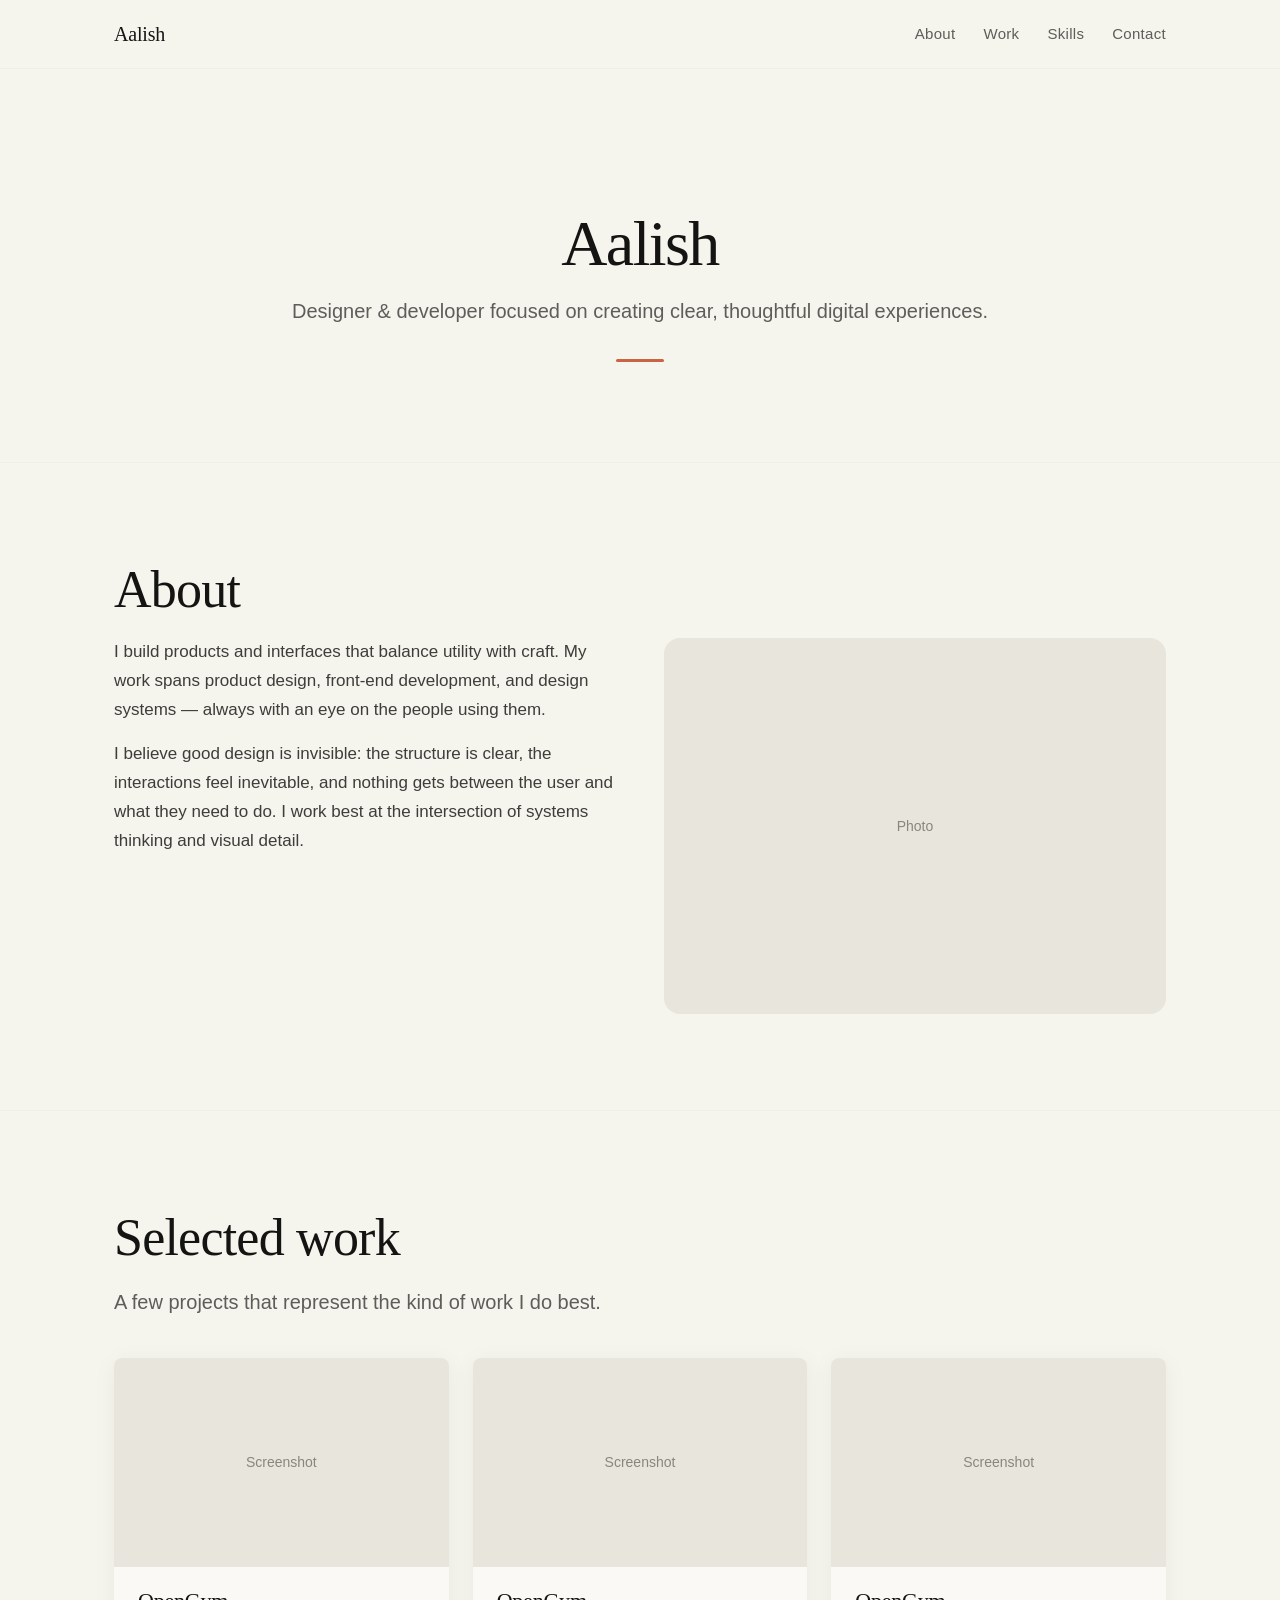
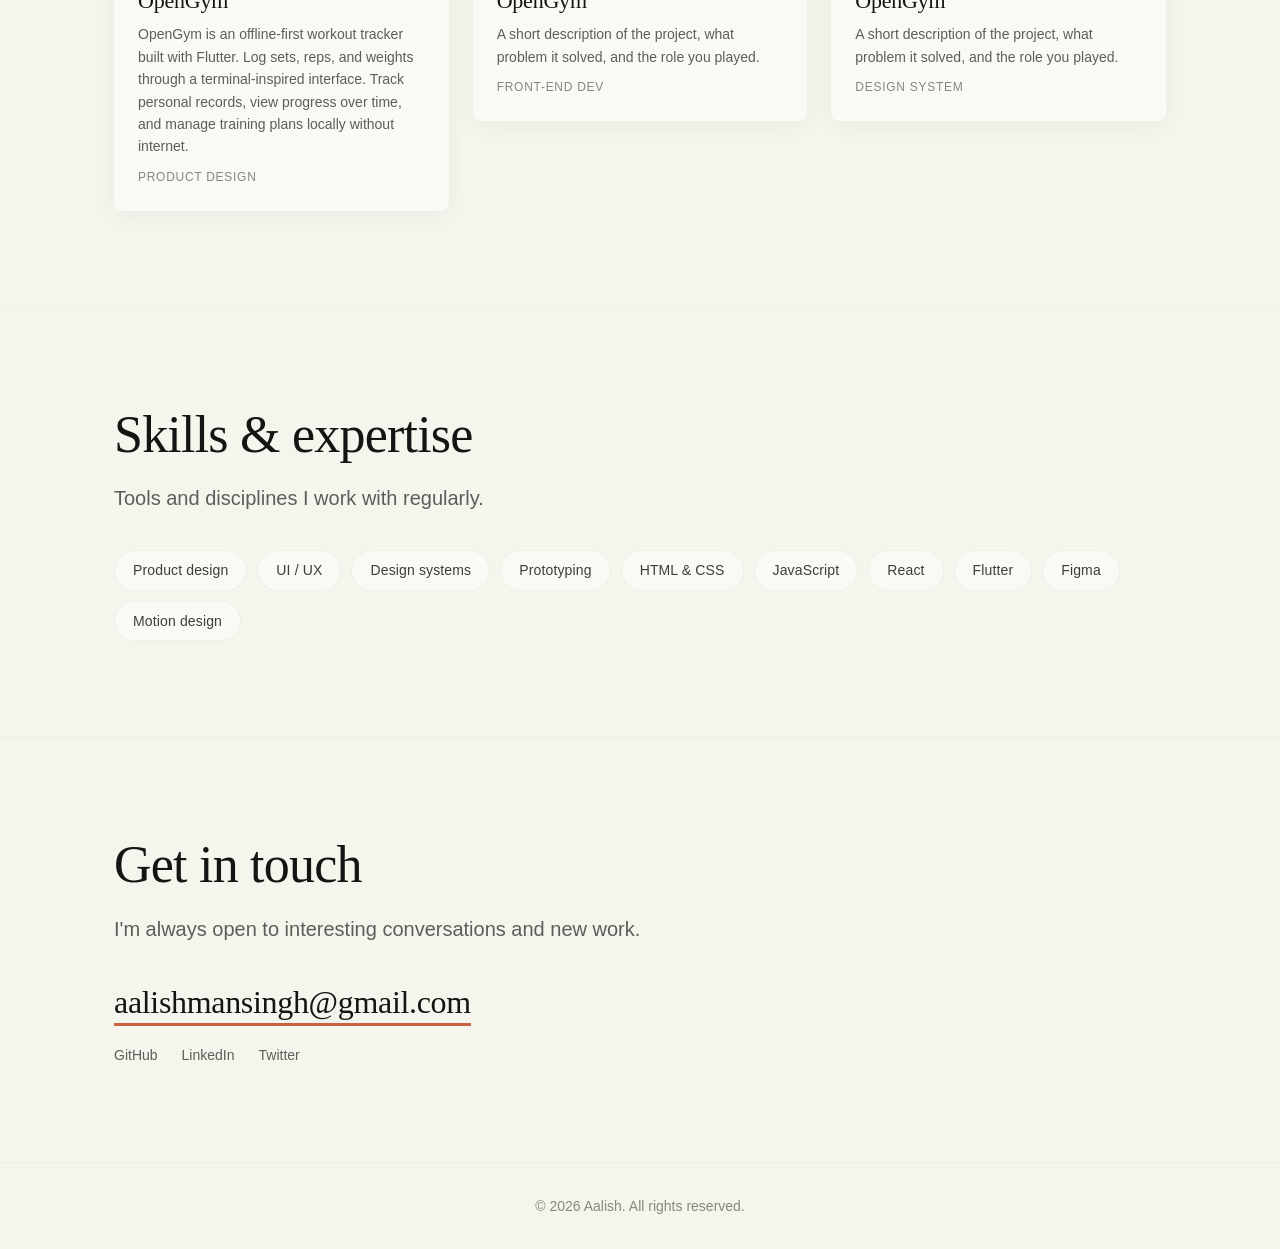
==== index.html @ bb655144 "added working project links and updated project descriptions" ====
<!doctype html>
<html lang="en">
<head>
  <meta charset="utf-8" />
  <meta name="viewport" content="width=device-width, initial-scale=1" />
  <title>Aalish — Portfolio</title>
  <link rel="stylesheet" href="style.css" />
</head>
<body>

  <!-- ─── Nav ─── -->
  <nav>
    <div class="container">
      <a href="#" class="logo">Aalish</a>
      <ul class="nav-links">
        <li><a href="#about">About</a></li>
        <li><a href="#work">Work</a></li>
        <li><a href="#skills">Skills</a></li>
        <li><a href="#contact">Contact</a></li>
      </ul>
    </div>
  </nav>

  <!-- ─── Hero ─── -->
  <section class="hero">
    <div class="container">
      <h1>Aalish</h1>
      <p class="tagline">Designer &amp; developer focused on creating clear, thoughtful digital experiences.</p>
      <div class="accent-line"></div>
    </div>
  </section>

  <!-- ─── About ─── -->
  <section id="about">
    <div class="container">
      <h2 class="section-title">About</h2>
      <div class="about-grid">
        <div class="about-text">
          <p>I build products and interfaces that balance utility with craft. My work spans product design, front-end development, and design systems — always with an eye on the people using them.</p>
          <p>I believe good design is invisible: the structure is clear, the interactions feel inevitable, and nothing gets between the user and what they need to do. I work best at the intersection of systems thinking and visual detail.</p>
        </div>
        <div class="about-placeholder">
          <span>Photo</span>
        </div>
      </div>
    </div>
  </section>

  <!-- ─── Work ─── -->
  <section id="work">
    <div class="container">
      <h2 class="section-title">Selected work</h2>
      <p class="section-sub">A few projects that represent the kind of work I do best.</p>
      <div class="work-grid">
        <a href="https://github.com/AalishMS/OpenGym" target="_blank" rel="noopener noreferrer" class="project-link">
          <article class="project-card">
            <div class="project-thumb"><span>Screenshot</span></div>
            <div class="project-body">
              <h3>OpenGym</h3>
              <p>OpenGym is an offline-first workout tracker built with Flutter. Log sets, reps, and weights through a terminal-inspired interface. Track personal records, view progress over time, and manage training plans locally without internet.</p>
              <p style="margin-top:10px;color:var(--meta);font-size:12px;letter-spacing:0.06em;text-transform:uppercase;font-weight:500;">Product design</p>
            </div>
          </article>
        </a>
        <a href="https://github.com/AalishMS/OpenGym" target="_blank" rel="noopener noreferrer" class="project-link">
          <article class="project-card">
            <div class="project-thumb"><span>Screenshot</span></div>
            <div class="project-body">
              <h3>OpenGym</h3>
              <p>A short description of the project, what problem it solved, and the role you played.</p>
              <p style="margin-top:10px;color:var(--meta);font-size:12px;letter-spacing:0.06em;text-transform:uppercase;font-weight:500;">Front-end dev</p>
            </div>
          </article>
        </a>
        <a href="https://github.com/AalishMS/OpenGym" target="_blank" rel="noopener noreferrer" class="project-link">
          <article class="project-card">
            <div class="project-thumb"><span>Screenshot</span></div>
            <div class="project-body">
              <h3>OpenGym</h3>
              <p>A short description of the project, what problem it solved, and the role you played.</p>
              <p style="margin-top:10px;color:var(--meta);font-size:12px;letter-spacing:0.06em;text-transform:uppercase;font-weight:500;">Design system</p>
            </div>
          </article>
        </a>
      </div>
    </div>
  </section>

  <!-- ─── Skills ─── -->
  <section id="skills">
    <div class="container">
      <h2 class="section-title">Skills &amp; expertise</h2>
      <p class="section-sub">Tools and disciplines I work with regularly.</p>
      <div class="skills-grid">
        <span class="skill">Product design</span>
        <span class="skill">UI / UX</span>
        <span class="skill">Design systems</span>
        <span class="skill">Prototyping</span>
        <span class="skill">HTML &amp; CSS</span>
        <span class="skill">JavaScript</span>
        <span class="skill">React</span>
        <span class="skill">Flutter</span>
        <span class="skill">Figma</span>
        <span class="skill">Motion design</span>
      </div>
    </div>
  </section>

  <!-- ─── Contact ─── -->
  <section id="contact">
    <div class="container">
      <h2 class="section-title">Get in touch</h2>
      <p class="section-sub">I'm always open to interesting conversations and new work.</p>
      <div class="contact-email">
        <a href="mailto:aalishmansingh@gmail.com">aalishmansingh@gmail.com</a>
      </div>
      <div class="contact-links">
        <a href="https://github.com/AalishMS">GitHub</a>
        <a href="https://www.linkedin.com/in/aalish-man-singh-234443237/">LinkedIn</a>
        <a href="https://twitter.com/AalishMS">Twitter</a>
      </div>
    </div>
  </section>

  <!-- ─── Footer ─── -->
  <footer>
    <div class="container">
      &copy; 2026 Aalish. All rights reserved. 
    </div>
  </footer>

</body>
</html>
---- style.css ----
:root {
      --bg: #f5f4ed;
      --surface: #faf9f5;
      --surface-warm: #e8e6dc;
      --fg: #141413;
      --fg-2: #3d3d3a;
      --muted: #5e5d59;
      --meta: #87867f;
      --border: #f0eee6;
      --border-soft: #e8e6dc;
      --accent: #c96442;
      --accent-on: #faf9f5;
      --font-display: "Anthropic Serif", Georgia, "Times New Roman", serif;
      --font-body: "Anthropic Sans", "Arial", system-ui, -apple-system, sans-serif;
      --text-xs: 10px;
      --text-sm: 14px;
      --text-base: 16px;
      --text-lg: 20px;
      --text-xl: 25px;
      --text-2xl: 32px;
      --text-3xl: 52px;
      --text-4xl: 64px;
      --leading-body: 1.6;
      --leading-tight: 1.1;
      --space-1: 4px;
      --space-2: 8px;
      --space-3: 12px;
      --space-4: 16px;
      --space-5: 20px;
      --space-6: 24px;
      --space-8: 32px;
      --space-12: 48px;
      --section-y: 96px;
      --radius-sm: 8px;
      --radius-md: 12px;
      --radius-lg: 16px;
      --elev-raised: rgba(0, 0, 0, 0.05) 0px 4px 24px;
      --container-max: 1100px;
    }
    * { box-sizing: border-box; margin: 0; padding: 0; }
    html { scroll-behavior: smooth; }
    body {
      background: var(--bg);
      color: var(--fg);
      font-family: var(--font-body);
      font-size: var(--text-base);
      line-height: var(--leading-body);
      -webkit-font-smoothing: antialiased;
      -moz-osx-font-smoothing: grayscale;
    }

    /* ─── Layout ─── */
    .container {
      max-width: var(--container-max);
      margin: 0 auto;
      padding: 0 24px;
    }

    /* ─── Navigation ─── */
    nav {
      position: sticky;
      top: 0;
      background: var(--bg);
      border-bottom: 1px solid var(--border);
      z-index: 100;
      padding: 18px 0;
    }
    nav .container {
      display: flex;
      align-items: center;
      justify-content: space-between;
    }
    .logo {
      font-family: var(--font-display);
      font-size: 20px;
      font-weight: 500;
      color: var(--fg);
      text-decoration: none;
      letter-spacing: -0.01em;
    }
    .nav-links {
      display: flex;
      gap: 28px;
      list-style: none;
    }
    .nav-links a {
      color: var(--muted);
      text-decoration: none;
      font-size: 15px;
      letter-spacing: 0.02em;
      transition: color 0.2s;
    }
    .nav-links a:hover { color: var(--fg); }

    /* ─── Sections ─── */
    section { padding: var(--section-y) 0; }
    section + section { border-top: 1px solid var(--border); }
    .section-title {
      font-family: var(--font-display);
      font-size: var(--text-3xl);
      font-weight: 500;
      line-height: 1.2;
      letter-spacing: -0.015em;
      margin-bottom: 16px;
    }
    .section-sub {
      color: var(--muted);
      font-size: var(--text-lg);
      max-width: 64ch;
      line-height: var(--leading-body);
    }

    /* ─── Hero ─── */
    .hero {
      padding: 140px 0 100px;
      text-align: center;
    }
    .hero h1 {
      font-family: var(--font-display);
      font-size: var(--text-4xl);
      font-weight: 500;
      line-height: var(--leading-tight);
      letter-spacing: -0.025em;
      margin-bottom: 16px;
    }
    .hero .tagline {
      font-size: var(--text-lg);
      color: var(--muted);
      max-width: 65ch;
      margin: 0 auto 32px;
      line-height: var(--leading-body);
    }
    .hero .accent-line {
      width: 48px;
      height: 3px;
      background: var(--accent);
      margin: 0 auto;
      border-radius: 2px;
    }

    /* ─── About ─── */
    .about-grid {
      display: grid;
      grid-template-columns: 1fr 1fr;
      gap: 48px;
      align-items: start;
      margin-top: 8px;
    }
    .about-text {
      font-size: 17px;
      line-height: 1.7;
      color: var(--fg-2);
    }
    .about-text p + p { margin-top: 16px; }
    .about-placeholder {
      width: 100%;
      aspect-ratio: 4 / 3;
      background: var(--surface-warm);
      border-radius: var(--radius-lg);
      display: flex;
      align-items: center;
      justify-content: center;
      color: var(--meta);
      font-size: var(--text-sm);
    }

    /* ─── Work ─── */
    .work-grid {
      display: grid;
      grid-template-columns: repeat(3, 1fr);
      gap: 24px;
      margin-top: 40px;
    }
    .project-link { 
      text-decoration: none; 
      color: inherit; 
    }
    .project-card {
      background: var(--surface);
      border-radius: var(--radius-sm);
      overflow: hidden;
      box-shadow: var(--elev-raised);
      transition: box-shadow 0.3s;
    }
    .project-card:hover {
      box-shadow: 0 0 0 1px var(--border-soft), rgba(0, 0, 0, 0.08) 0px 8px 32px;
    }
    .project-thumb {
      width: 100%;
      aspect-ratio: 16 / 10;
      background: var(--surface-warm);
      display: flex;
      align-items: center;
      justify-content: center;
      color: var(--meta);
      font-size: var(--text-sm);
    }
    .project-body {
      padding: 20px 24px 24px;
    }
    .project-body h3 {
      font-family: var(--font-display);
      font-size: 22px;
      font-weight: 500;
      line-height: 1.3;
      letter-spacing: -0.01em;
      margin-bottom: 8px;
    }
    .project-body p {
      color: var(--muted);
      font-size: var(--text-sm);
      line-height: 1.6;
    }

    /* ─── Skills ─── */
    .skills-grid {
      display: flex;
      flex-wrap: wrap;
      gap: 10px;
      margin-top: 36px;
    }
    .skill {
      padding: 8px 18px;
      background: var(--surface);
      border: 1px solid var(--border);
      border-radius: 999px;
      font-size: var(--text-sm);
      color: var(--fg-2);
      letter-spacing: 0.01em;
    }

    /* ─── Contact ─── */
    .contact-email {
      margin-top: 32px;
    }
    .contact-email a {
      font-family: var(--font-display);
      font-size: var(--text-2xl);
      font-weight: 500;
      color: var(--fg);
      text-decoration: none;
      border-bottom: 3px solid var(--accent);
      padding-bottom: 3px;
      letter-spacing: -0.01em;
      transition: color 0.2s;
    }
    .contact-email a:hover { color: var(--accent); }
    .contact-links {
      margin-top: 16px;
      display: flex;
      gap: 24px;
    }
    .contact-links a {
      color: var(--muted);
      text-decoration: none;
      font-size: var(--text-sm);
      transition: color 0.2s;
    }
    .contact-links a:hover { color: var(--fg); }

    /* ─── Footer ─── */
    footer {
      padding: 32px 0;
      border-top: 1px solid var(--border);
      text-align: center;
      color: var(--meta);
      font-size: var(--text-sm);
    }

    /* ─── Responsive ─── */
    @media (max-width: 768px) {
      .hero { padding: 80px 0 60px; }
      .hero h1 { font-size: 36px; letter-spacing: -0.015em; }
      .hero .tagline { font-size: 17px; }
      .section-title { font-size: 32px; }
      .about-grid { grid-template-columns: 1fr; gap: 32px; }
      .work-grid { grid-template-columns: 1fr; }
      .nav-links { display: none; }
      .contact-email a { font-size: 24px; }
    }
    @media (max-width: 480px) {
      :root { --section-y: 56px; }
      .hero h1 { font-size: 28px; }
      .container { padding: 0 16px; }
      .work-grid { gap: 16px; }
    }
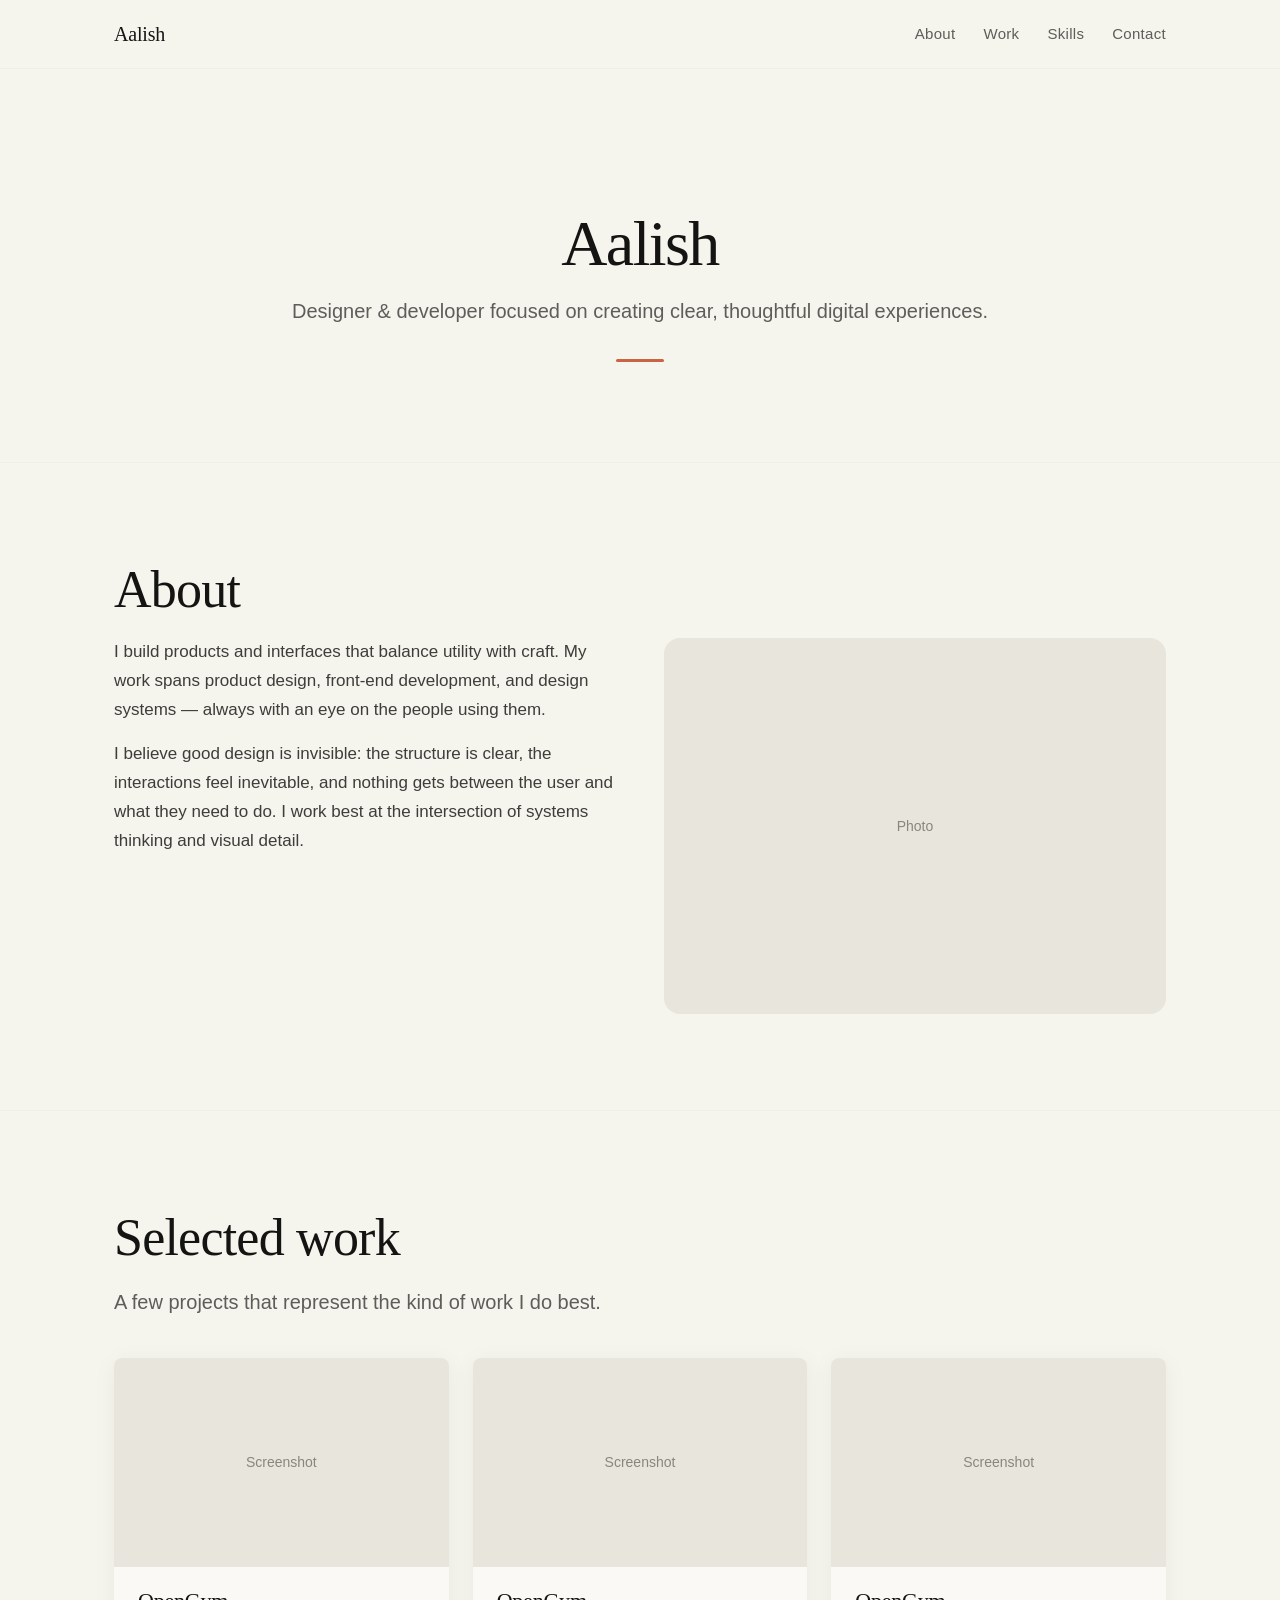
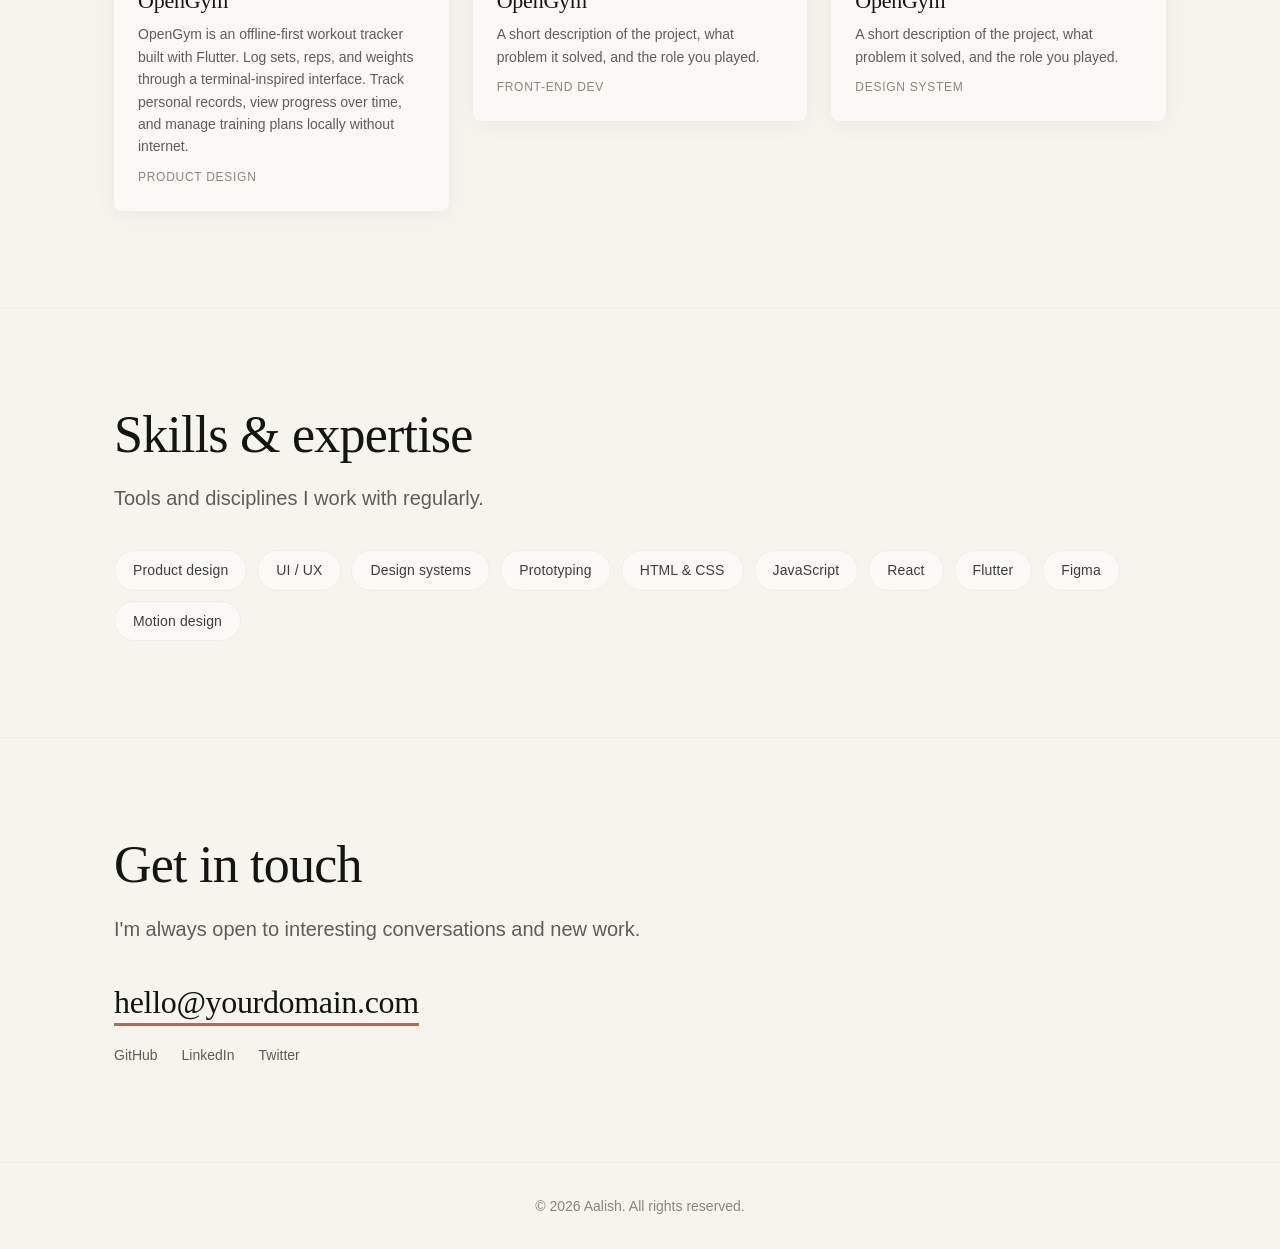
==== commit d83c57b4: "Merge branch 'master' of https://github.com/AalishMS/Portfolio-" ====
--- a/index.html
+++ b/index.html
@@ -112,7 +112,7 @@
       <h2 class="section-title">Get in touch</h2>
       <p class="section-sub">I'm always open to interesting conversations and new work.</p>
       <div class="contact-email">
-        <a href="mailto:aalishmansingh@gmail.com">aalishmansingh@gmail.com</a>
+        <a href="mailto:hello@yourdomain.com">hello@yourdomain.com</a>
       </div>
       <div class="contact-links">
         <a href="https://github.com/AalishMS">GitHub</a>
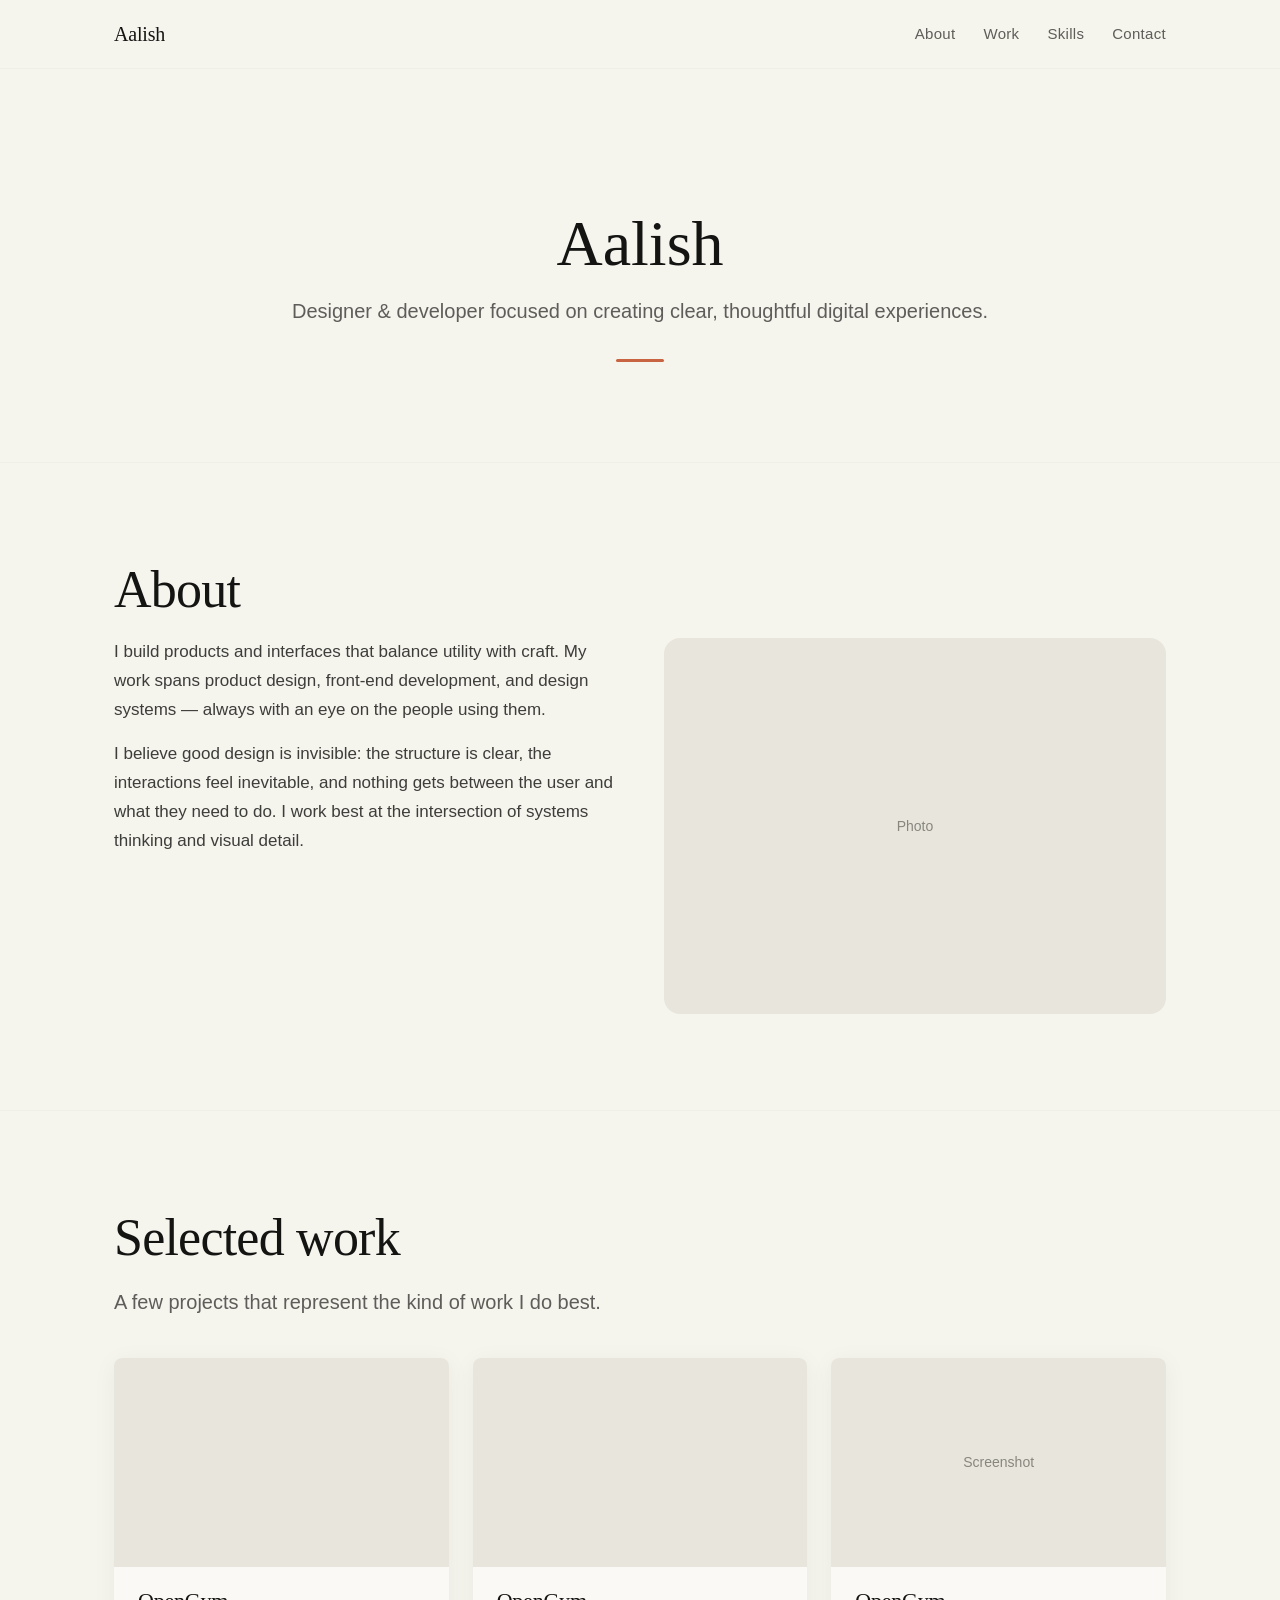
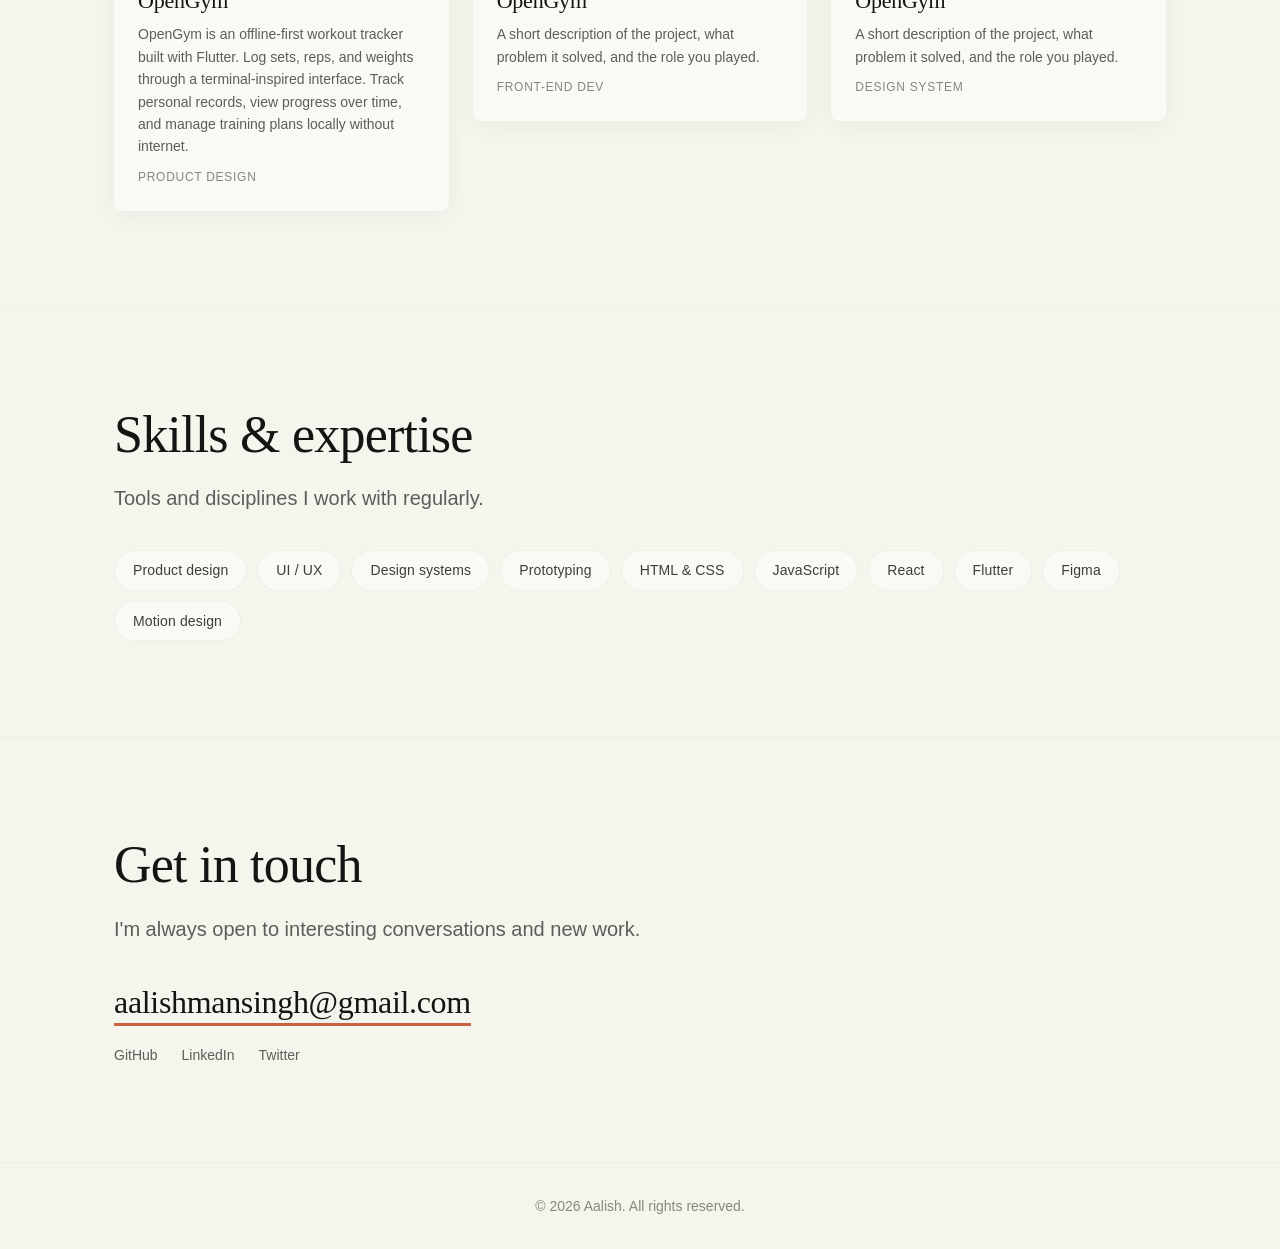
==== commit c990c426: "worked on Home page" ====
--- a/index.html
+++ b/index.html
@@ -54,7 +54,7 @@
       <div class="work-grid">
         <a href="https://github.com/AalishMS/OpenGym" target="_blank" rel="noopener noreferrer" class="project-link">
           <article class="project-card">
-            <div class="project-thumb"><span>Screenshot</span></div>
+            <div class="project-thumb"></div>
             <div class="project-body">
               <h3>OpenGym</h3>
               <p>OpenGym is an offline-first workout tracker built with Flutter. Log sets, reps, and weights through a terminal-inspired interface. Track personal records, view progress over time, and manage training plans locally without internet.</p>
@@ -64,7 +64,7 @@
         </a>
         <a href="https://github.com/AalishMS/OpenGym" target="_blank" rel="noopener noreferrer" class="project-link">
           <article class="project-card">
-            <div class="project-thumb"><span>Screenshot</span></div>
+            <div class="project-thumb"></div>
             <div class="project-body">
               <h3>OpenGym</h3>
               <p>A short description of the project, what problem it solved, and the role you played.</p>
@@ -112,7 +112,7 @@
       <h2 class="section-title">Get in touch</h2>
       <p class="section-sub">I'm always open to interesting conversations and new work.</p>
       <div class="contact-email">
-        <a href="mailto:hello@yourdomain.com">hello@yourdomain.com</a>
+        <a href="mailto:aalishmansingh@gmail.com">aalishmansingh@gmail.com</a>
       </div>
       <div class="contact-links">
         <a href="https://github.com/AalishMS">GitHub</a>
--- a/style.css
+++ b/style.css
@@ -120,7 +120,6 @@
       font-size: var(--text-4xl);
       font-weight: 500;
       line-height: var(--leading-tight);
-      letter-spacing: -0.025em;
       margin-bottom: 16px;
     }
     .hero .tagline {
@@ -195,6 +194,11 @@
       color: var(--meta);
       font-size: var(--text-sm);
     }
+    .project-thumb img {
+      width: 100%;
+      height: 100%;
+      object-fit: cover;
+    }
     .project-body {
       padding: 20px 24px 24px;
     }
@@ -265,22 +269,4 @@
       text-align: center;
       color: var(--meta);
       font-size: var(--text-sm);
-    }
-
-    /* ─── Responsive ─── */
-    @media (max-width: 768px) {
-      .hero { padding: 80px 0 60px; }
-      .hero h1 { font-size: 36px; letter-spacing: -0.015em; }
-      .hero .tagline { font-size: 17px; }
-      .section-title { font-size: 32px; }
-      .about-grid { grid-template-columns: 1fr; gap: 32px; }
-      .work-grid { grid-template-columns: 1fr; }
-      .nav-links { display: none; }
-      .contact-email a { font-size: 24px; }
-    }
-    @media (max-width: 480px) {
-      :root { --section-y: 56px; }
-      .hero h1 { font-size: 28px; }
-      .container { padding: 0 16px; }
-      .work-grid { gap: 16px; }
     }
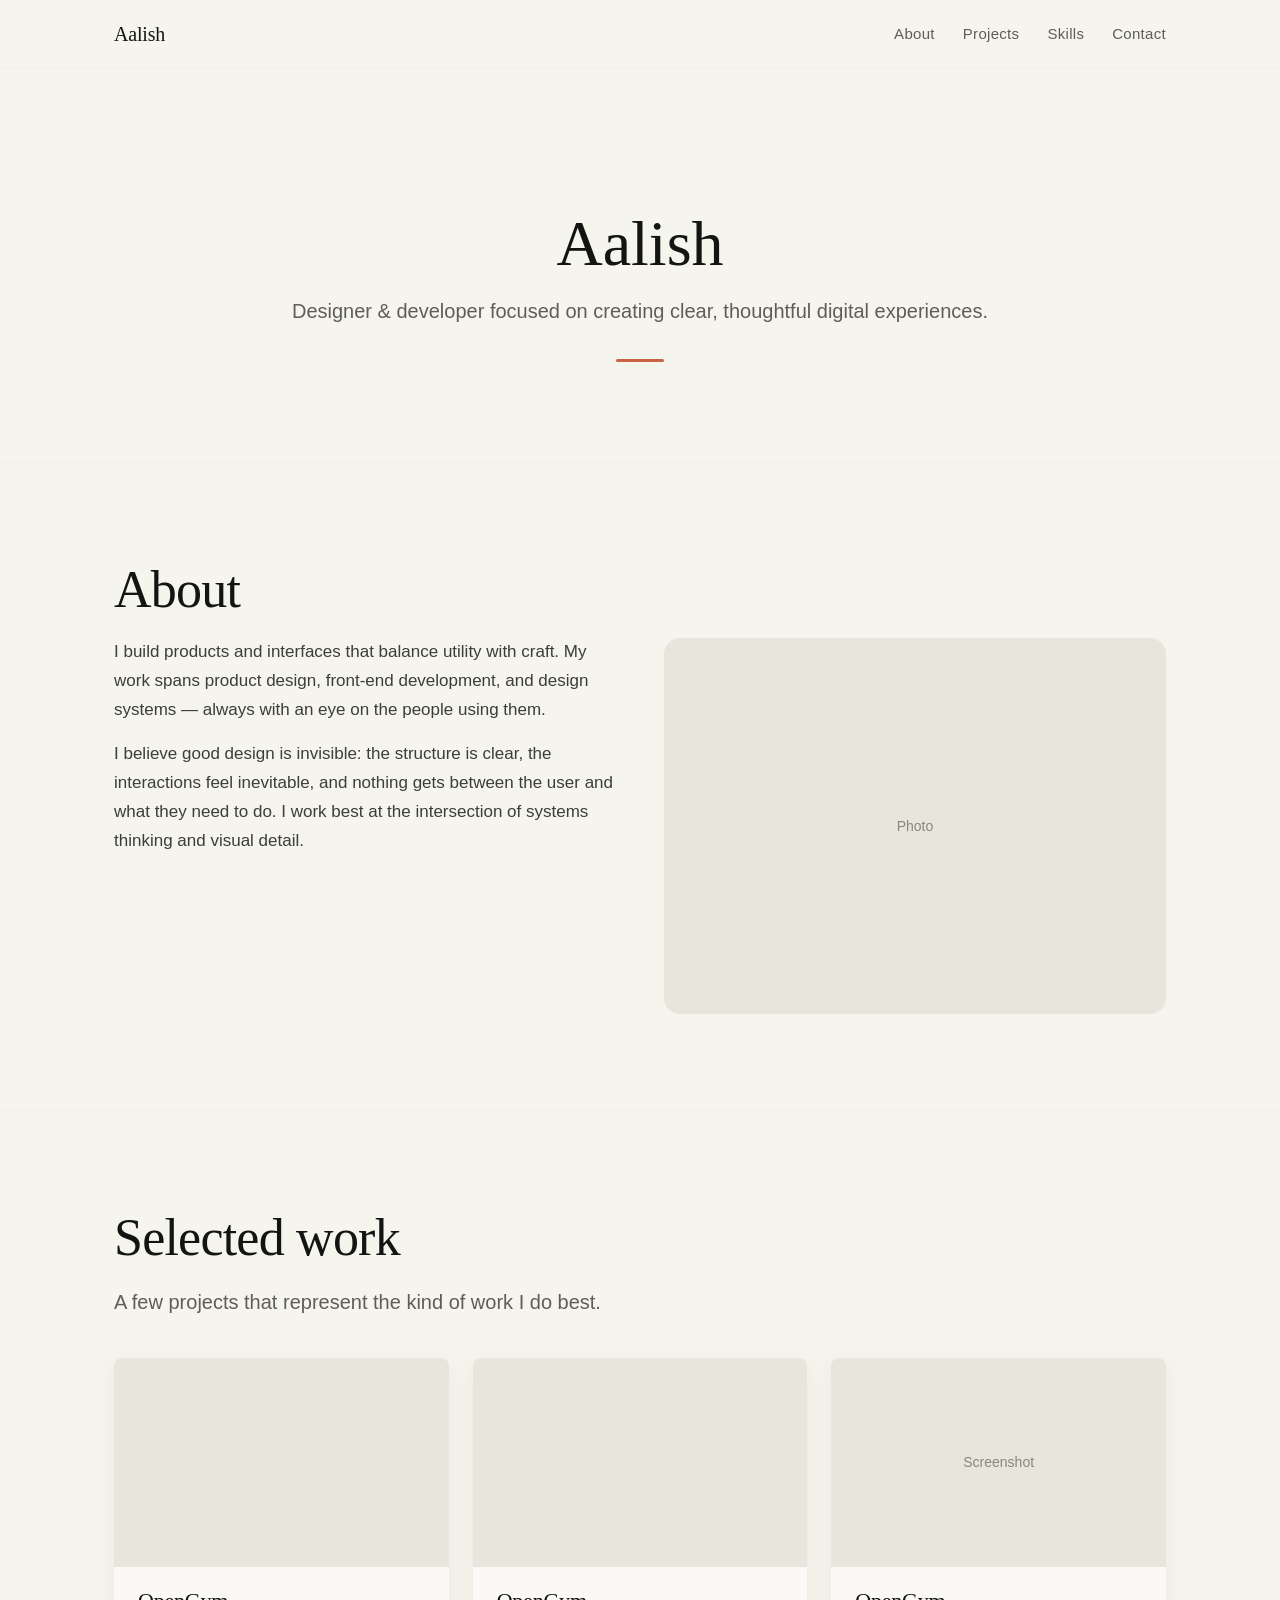
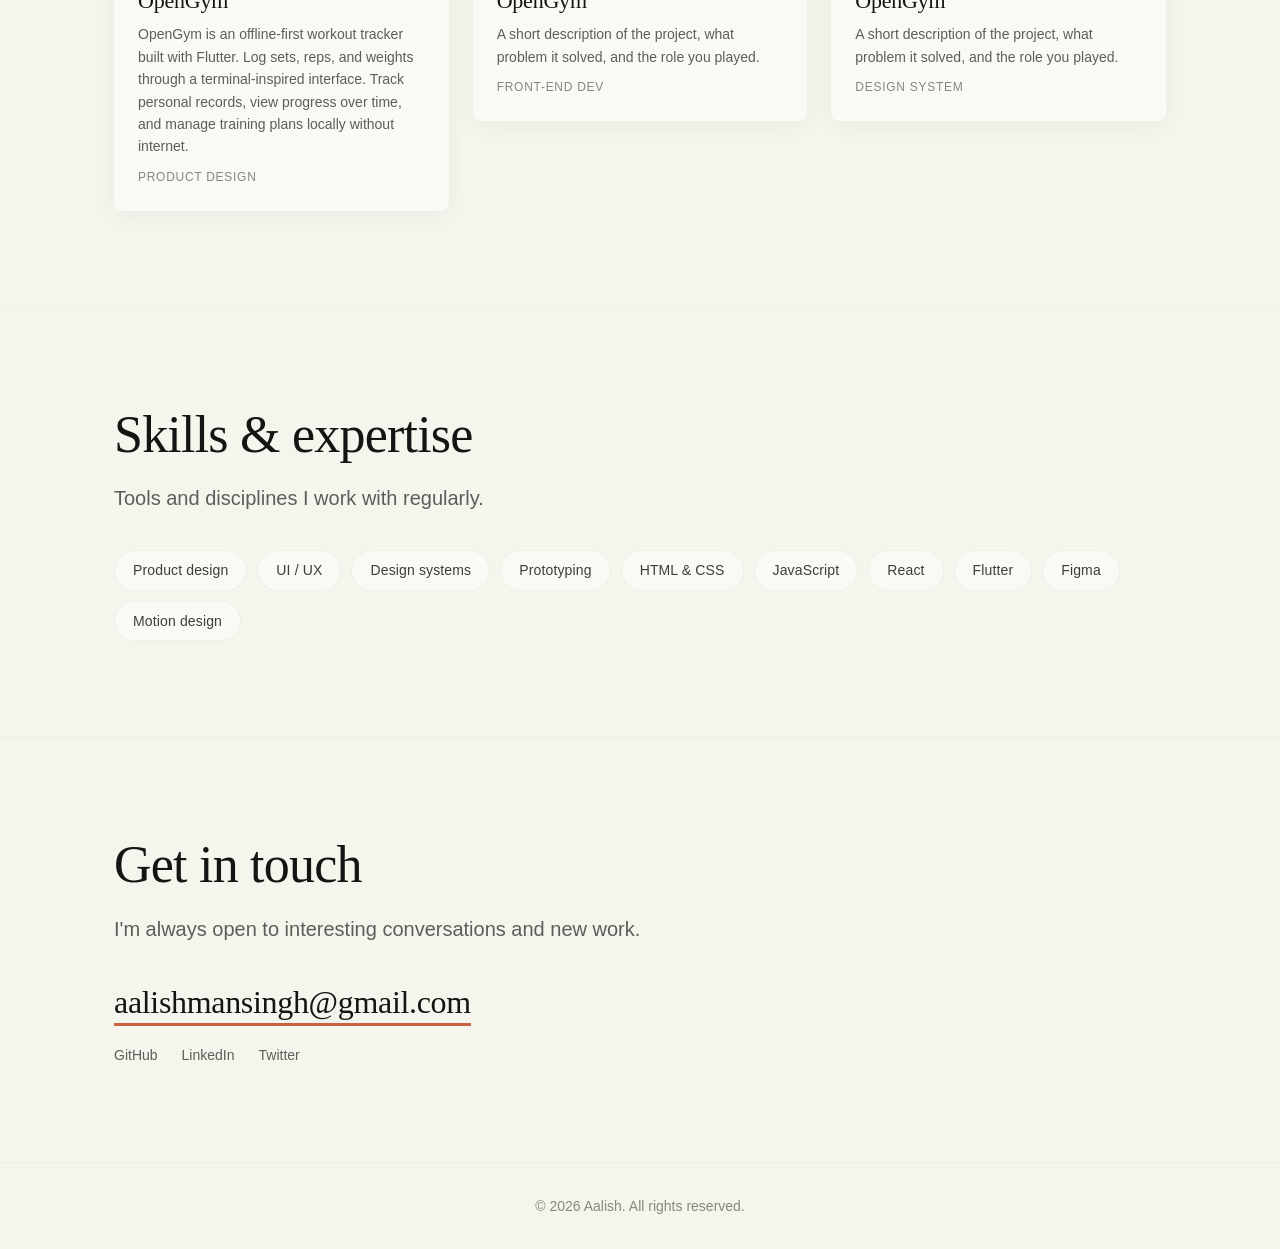
==== commit 63459285: "added navigation bar on all pages" ====
--- a/index.html
+++ b/index.html
@@ -11,12 +11,12 @@
   <!-- ─── Nav ─── -->
   <nav>
     <div class="container">
-      <a href="#" class="logo">Aalish</a>
+      <a href="index.html" class="logo">Aalish</a>
       <ul class="nav-links">
         <li><a href="#about">About</a></li>
-        <li><a href="#work">Work</a></li>
+        <li><a href="projects.html">Projects</a></li>
         <li><a href="#skills">Skills</a></li>
-        <li><a href="#contact">Contact</a></li>
+        <li><a href="contact.html">Contact</a></li>
       </ul>
     </div>
   </nav>
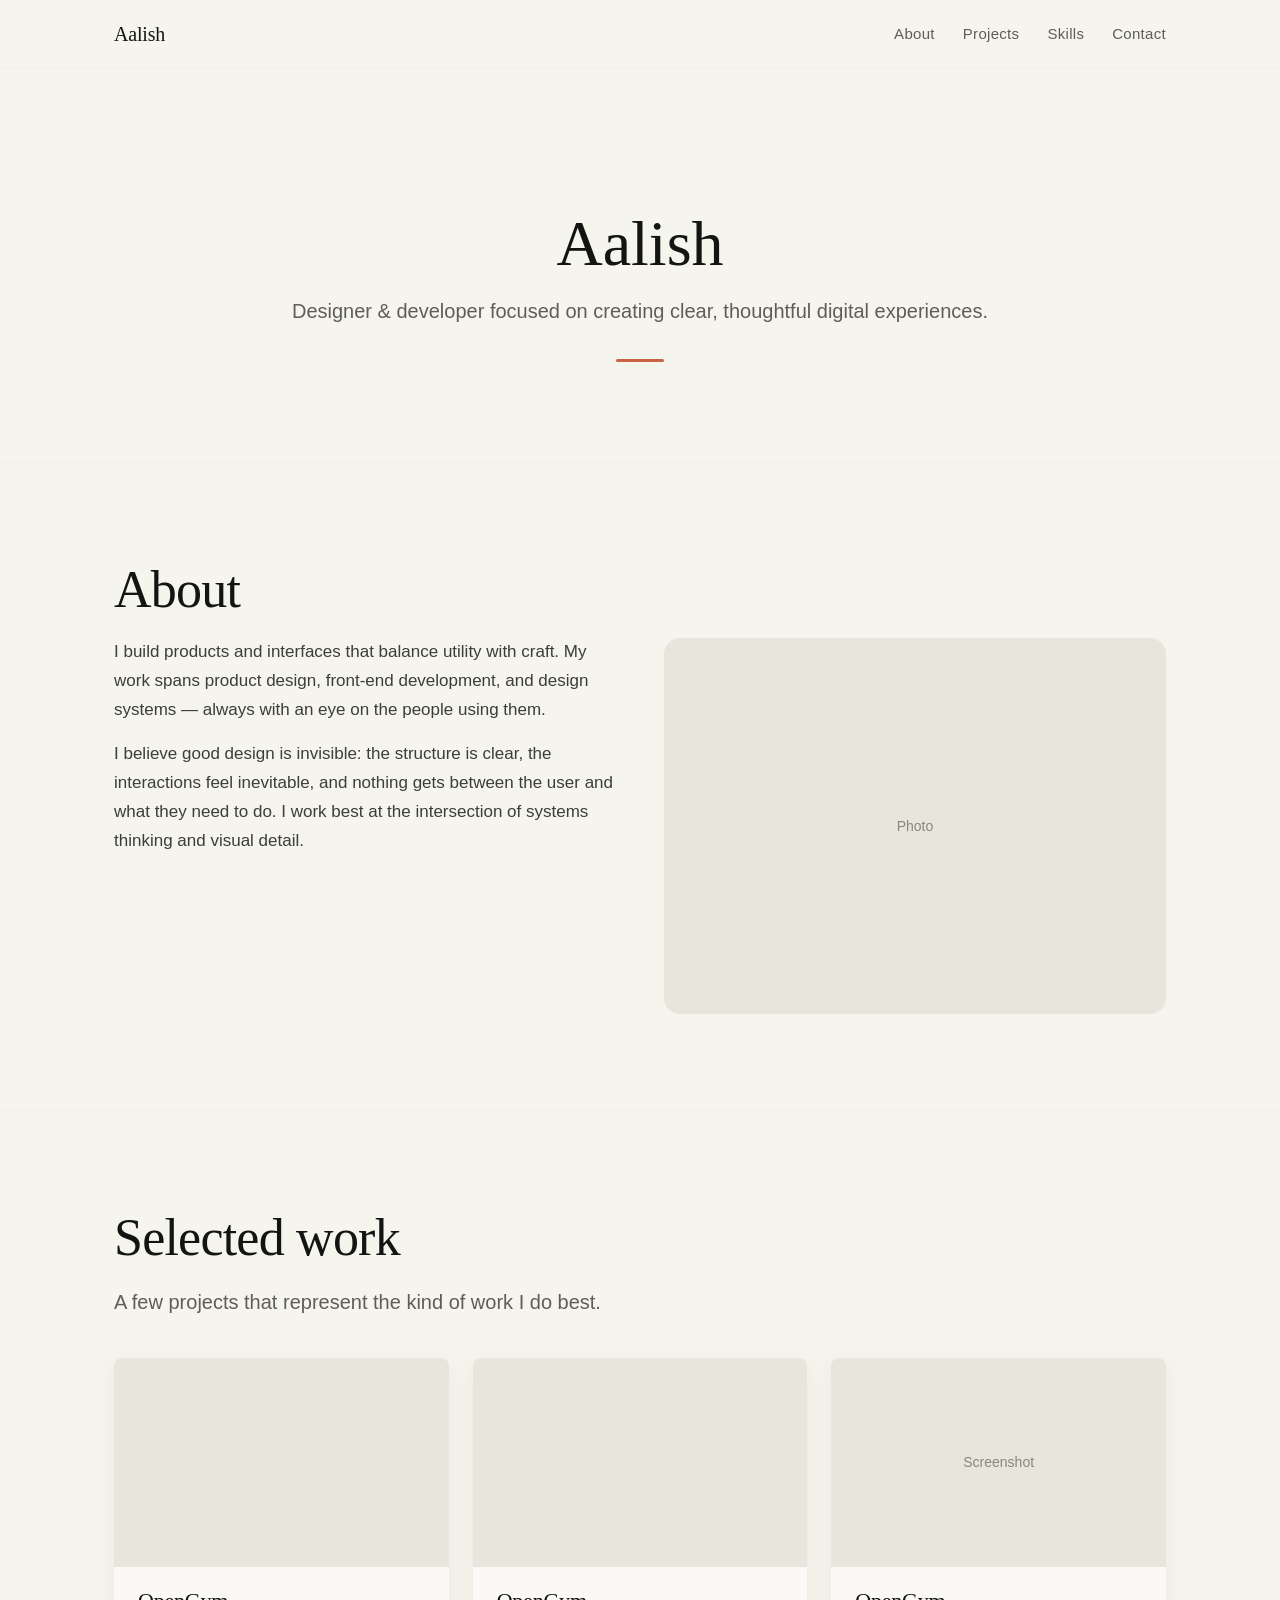
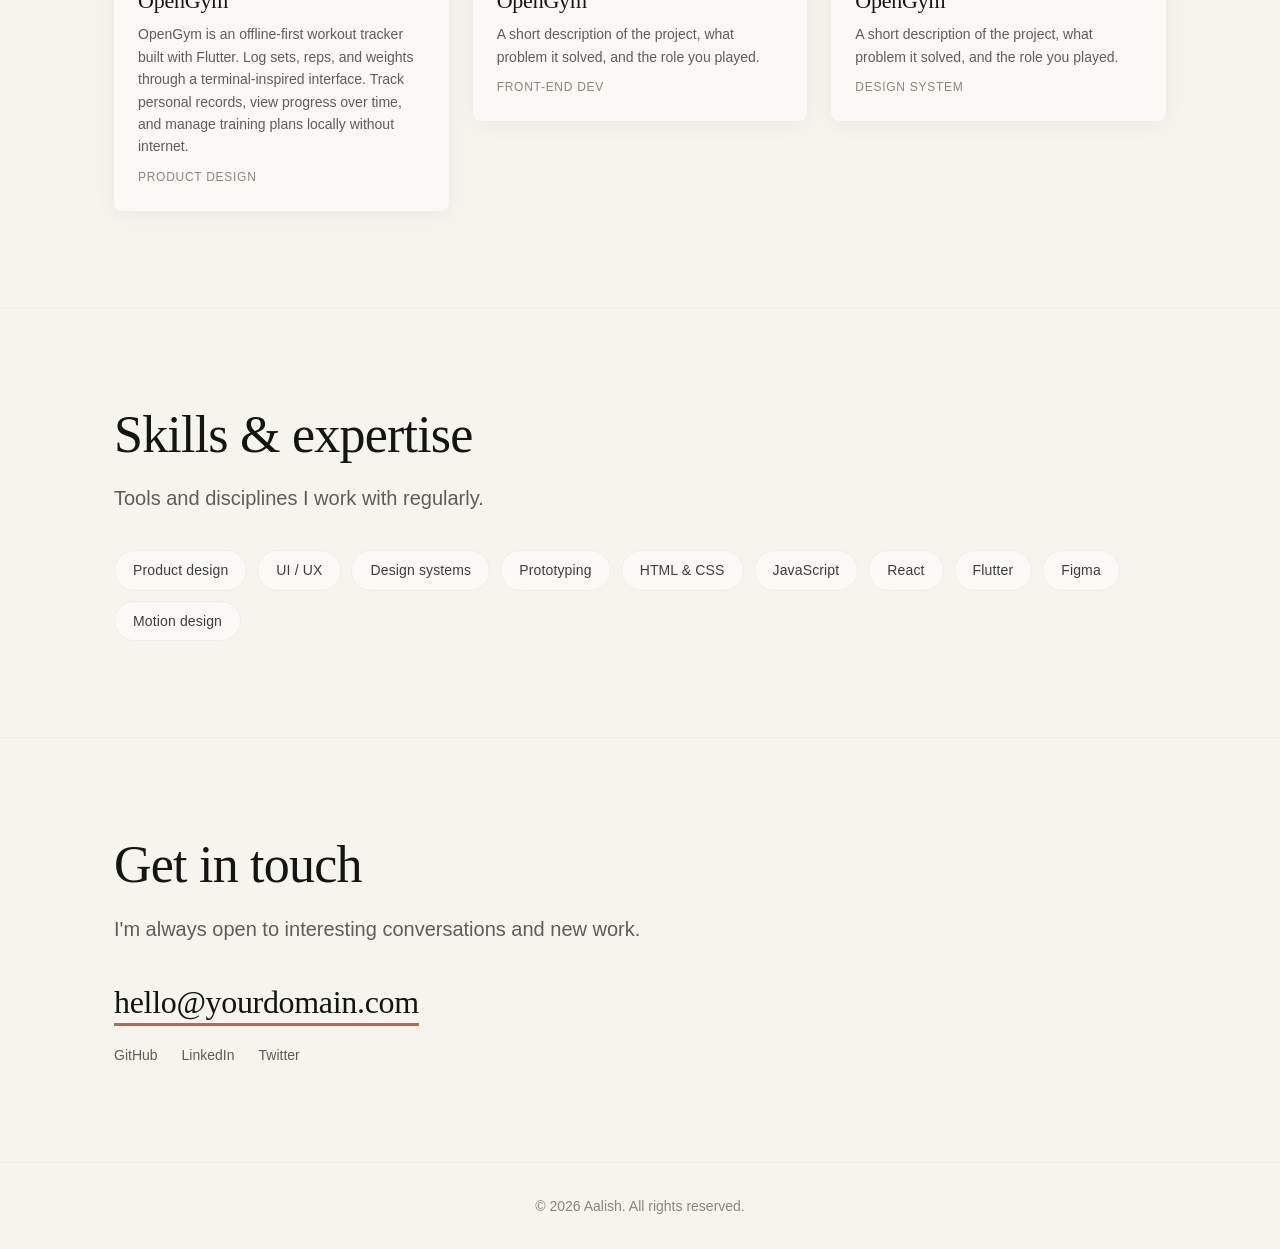
==== commit 5348cbe4: "Merge branch 'feature/f1'" ====
--- a/index.html
+++ b/index.html
@@ -112,7 +112,7 @@
       <h2 class="section-title">Get in touch</h2>
       <p class="section-sub">I'm always open to interesting conversations and new work.</p>
       <div class="contact-email">
-        <a href="mailto:aalishmansingh@gmail.com">aalishmansingh@gmail.com</a>
+        <a href="mailto:hello@yourdomain.com">hello@yourdomain.com</a>
       </div>
       <div class="contact-links">
         <a href="https://github.com/AalishMS">GitHub</a>
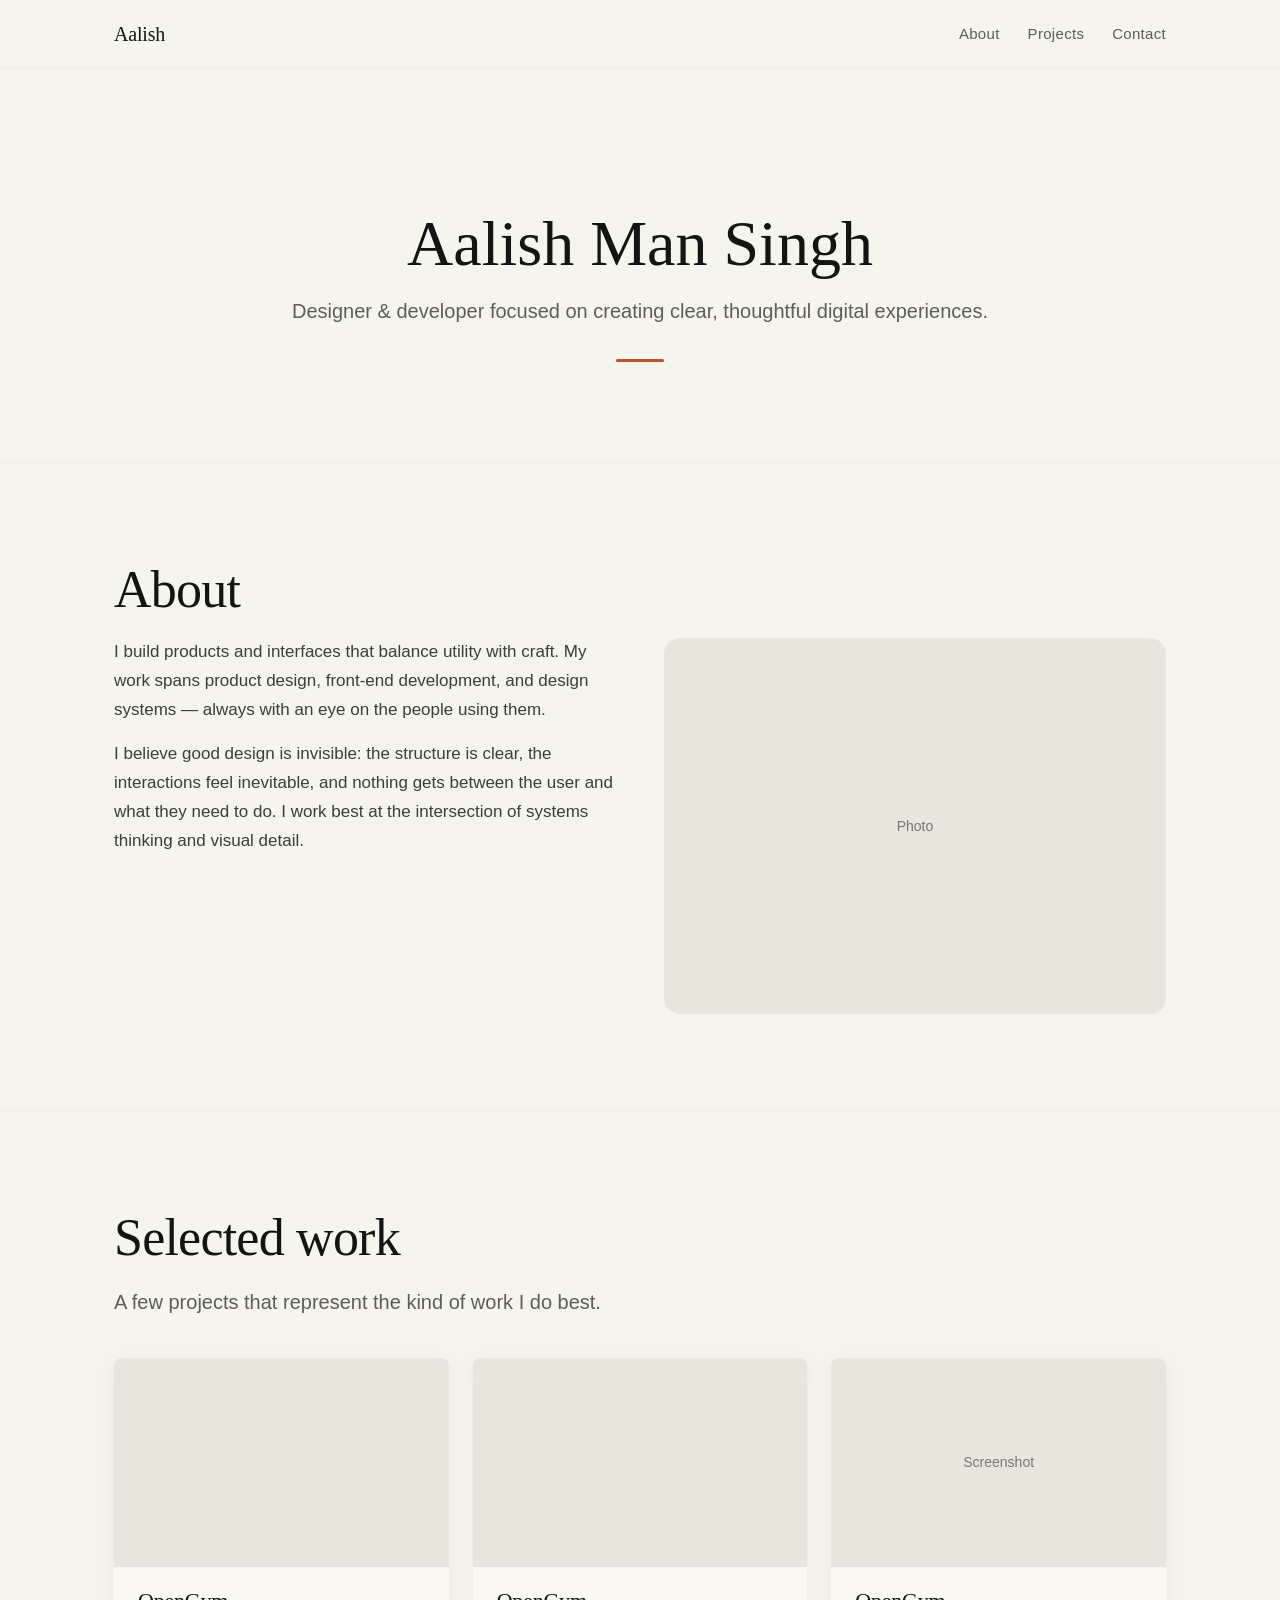
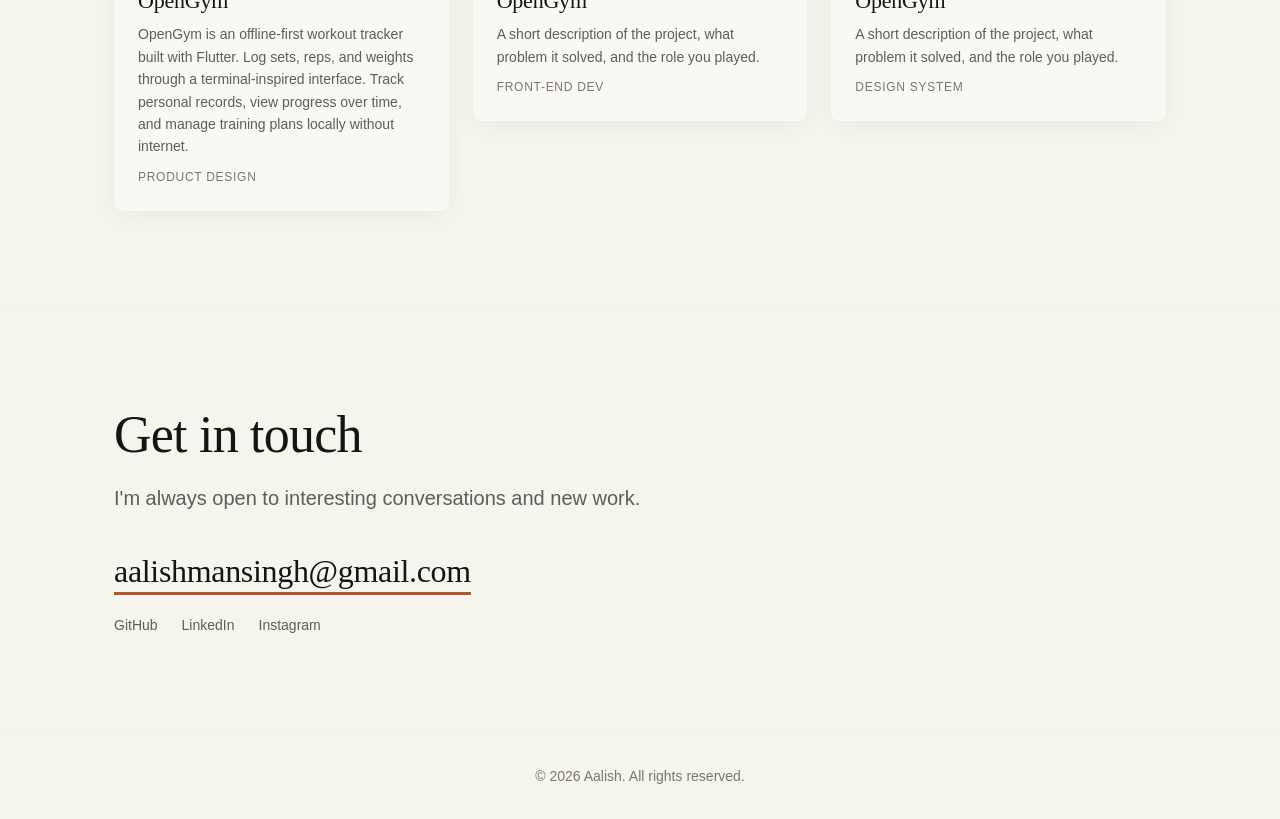
==== commit eb1439ac: "removed skills section" ====
--- a/index.html
+++ b/index.html
@@ -15,7 +15,7 @@
       <ul class="nav-links">
         <li><a href="#about">About</a></li>
         <li><a href="projects.html">Projects</a></li>
-        <li><a href="#skills">Skills</a></li>
+
         <li><a href="contact.html">Contact</a></li>
       </ul>
     </div>
@@ -24,7 +24,7 @@
   <!-- ─── Hero ─── -->
   <section class="hero">
     <div class="container">
-      <h1>Aalish</h1>
+      <h1>Aalish Man Singh</h1>
       <p class="tagline">Designer &amp; developer focused on creating clear, thoughtful digital experiences.</p>
       <div class="accent-line"></div>
     </div>
@@ -86,25 +86,6 @@
     </div>
   </section>
 
-  <!-- ─── Skills ─── -->
-  <section id="skills">
-    <div class="container">
-      <h2 class="section-title">Skills &amp; expertise</h2>
-      <p class="section-sub">Tools and disciplines I work with regularly.</p>
-      <div class="skills-grid">
-        <span class="skill">Product design</span>
-        <span class="skill">UI / UX</span>
-        <span class="skill">Design systems</span>
-        <span class="skill">Prototyping</span>
-        <span class="skill">HTML &amp; CSS</span>
-        <span class="skill">JavaScript</span>
-        <span class="skill">React</span>
-        <span class="skill">Flutter</span>
-        <span class="skill">Figma</span>
-        <span class="skill">Motion design</span>
-      </div>
-    </div>
-  </section>
 
   <!-- ─── Contact ─── -->
   <section id="contact">
@@ -112,12 +93,12 @@
       <h2 class="section-title">Get in touch</h2>
       <p class="section-sub">I'm always open to interesting conversations and new work.</p>
       <div class="contact-email">
-        <a href="mailto:hello@yourdomain.com">hello@yourdomain.com</a>
+        <a href="mailto:aalishmansingh@gmail.com">aalishmansingh@gmail.com</a>
       </div>
       <div class="contact-links">
-        <a href="https://github.com/AalishMS">GitHub</a>
-        <a href="https://www.linkedin.com/in/aalish-man-singh-234443237/">LinkedIn</a>
-        <a href="https://twitter.com/AalishMS">Twitter</a>
+        <a href="https://github.com/AalishMS" target="_blank" rel="noopener noreferrer">GitHub</a>
+        <a href="https://www.linkedin.com/in/aalish-man-singh-234443237/" target="_blank" rel="noopener noreferrer">LinkedIn</a>
+        <a href="https://www.instagram.com/_aalishms/" target="_blank" rel="noopener noreferrer">Instagram</a>
       </div>
     </div>
   </section>
--- a/style.css
+++ b/style.css
@@ -1,17 +1,19 @@
 :root {
-      --bg: #f5f4ed;
-      --surface: #faf9f5;
-      --surface-warm: #e8e6dc;
-      --fg: #141413;
-      --fg-2: #3d3d3a;
-      --muted: #5e5d59;
-      --meta: #87867f;
-      --border: #f0eee6;
-      --border-soft: #e8e6dc;
-      --accent: #c96442;
-      --accent-on: #faf9f5;
-      --font-display: "Anthropic Serif", Georgia, "Times New Roman", serif;
-      --font-body: "Anthropic Sans", "Arial", system-ui, -apple-system, sans-serif;
+    --bg: #f5f4ed;
+    --surface: #f9f8f2;
+    --surface-warm: #e8e6dc;
+    --fg: #141413;
+    --fg-2: #3d3d3a;
+    --muted: #5e5d59;
+    --meta: #78766f;
+    --border: #f0eee6;
+    --border-soft: #e8e6dc;
+    --accent: #b8532f;
+    --accent-hover: #a8502f;
+    --accent-tint: #f3e2da;
+    --accent-on: #faf9f5;
+    --font-display: "Anthropic Serif", Georgia, "Times New Roman", serif;
+    --font-body: "Anthropic Sans", "Arial", system-ui, -apple-system, sans-serif;
       --text-xs: 10px;
       --text-sm: 14px;
       --text-base: 16px;
@@ -216,22 +218,7 @@
       line-height: 1.6;
     }
 
-    /* ─── Skills ─── */
-    .skills-grid {
-      display: flex;
-      flex-wrap: wrap;
-      gap: 10px;
-      margin-top: 36px;
-    }
-    .skill {
-      padding: 8px 18px;
-      background: var(--surface);
-      border: 1px solid var(--border);
-      border-radius: 999px;
-      font-size: var(--text-sm);
-      color: var(--fg-2);
-      letter-spacing: 0.01em;
-    }
+
 
     /* ─── Contact ─── */
     .contact-email {
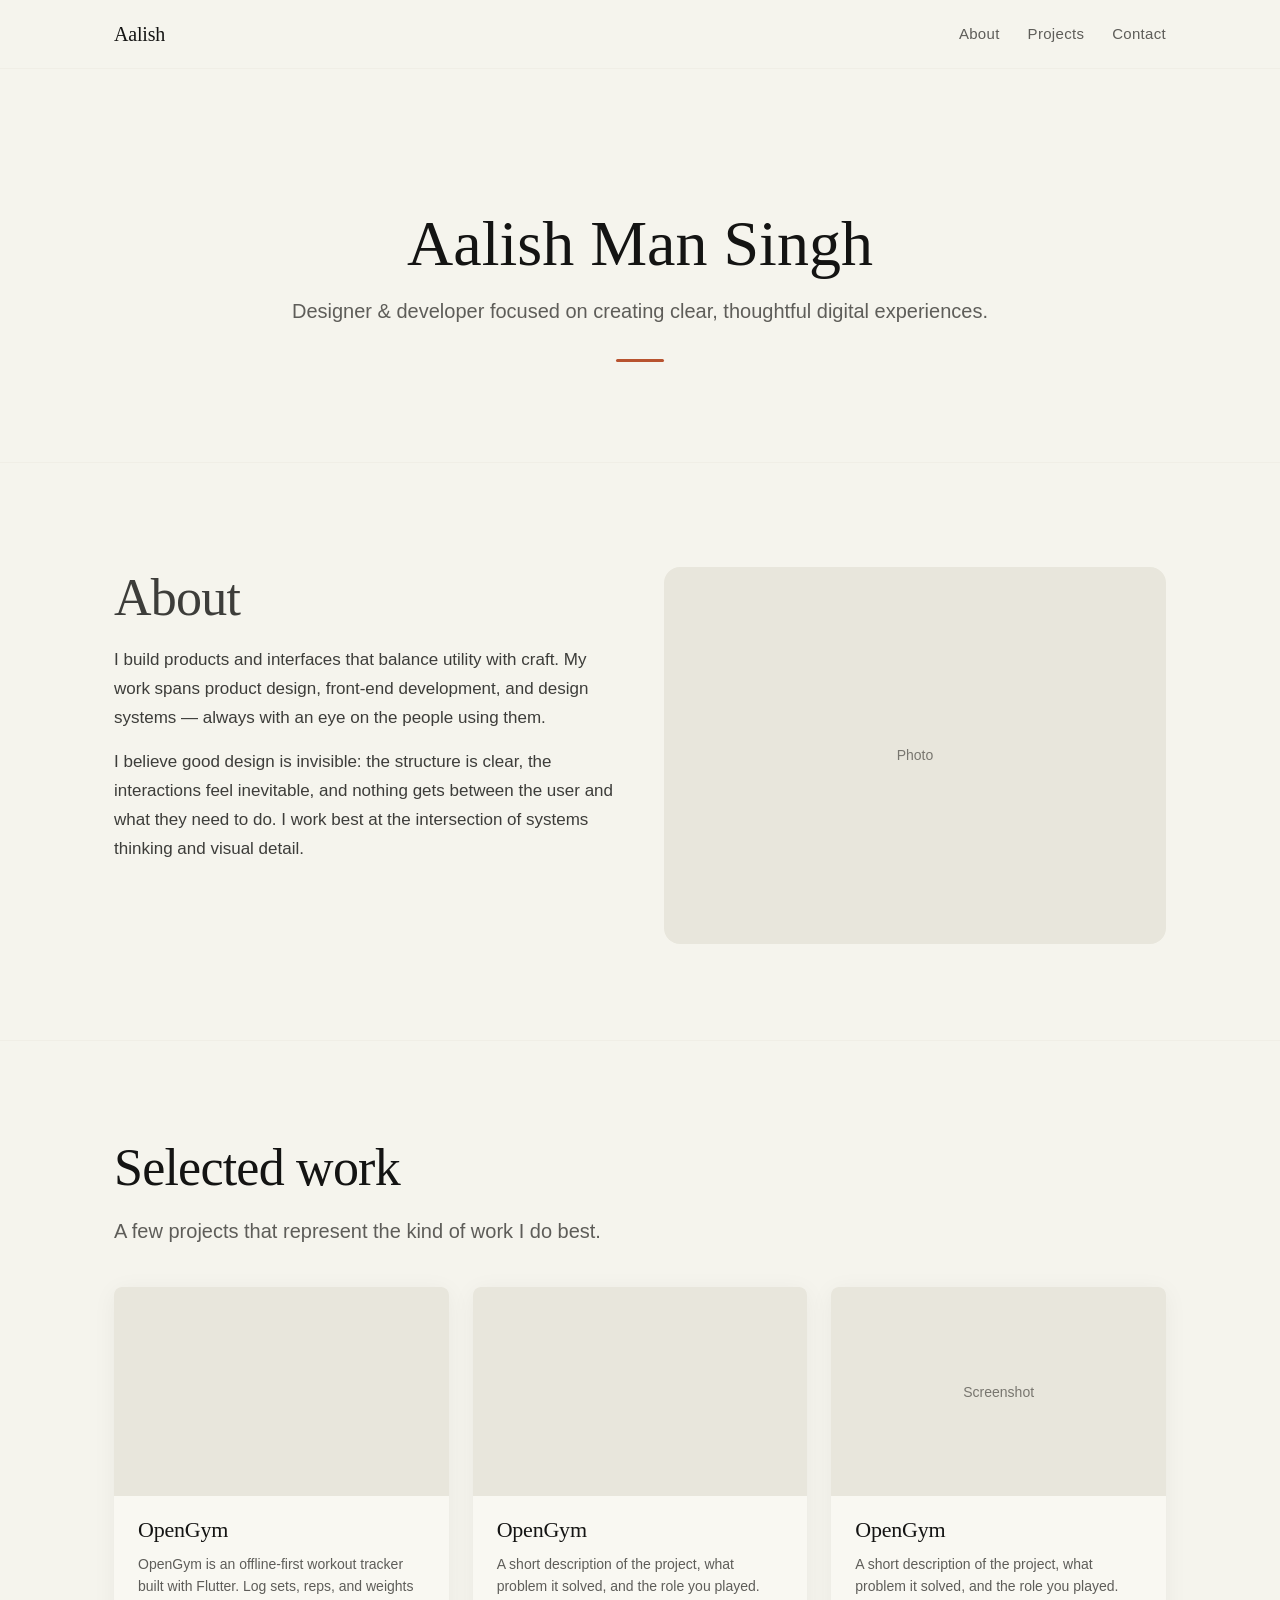
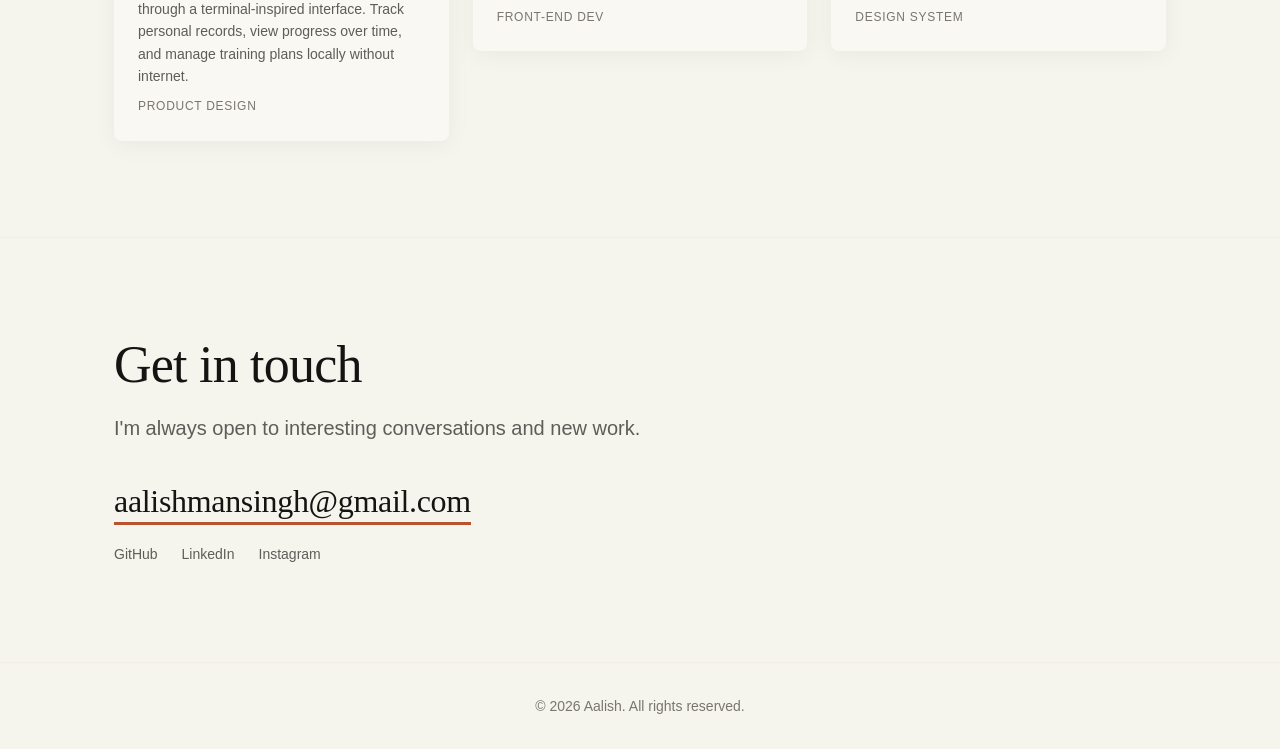
==== commit ae52ff19: "updated navigation links and colors" ====
--- a/index.html
+++ b/index.html
@@ -11,12 +11,11 @@
   <!-- ─── Nav ─── -->
   <nav>
     <div class="container">
-      <a href="index.html" class="logo">Aalish</a>
+      <a href="#" class="logo">Aalish</a>
       <ul class="nav-links">
         <li><a href="#about">About</a></li>
-        <li><a href="projects.html">Projects</a></li>
-
-        <li><a href="contact.html">Contact</a></li>
+        <li><a href="#work">Projects</a></li>
+        <li><a href="#contact">Contact</a></li>
       </ul>
     </div>
   </nav>
@@ -33,9 +32,9 @@
   <!-- ─── About ─── -->
   <section id="about">
     <div class="container">
-      <h2 class="section-title">About</h2>
       <div class="about-grid">
         <div class="about-text">
+          <h2 class="section-title">About</h2>
           <p>I build products and interfaces that balance utility with craft. My work spans product design, front-end development, and design systems — always with an eye on the people using them.</p>
           <p>I believe good design is invisible: the structure is clear, the interactions feel inevitable, and nothing gets between the user and what they need to do. I work best at the intersection of systems thinking and visual detail.</p>
         </div>
